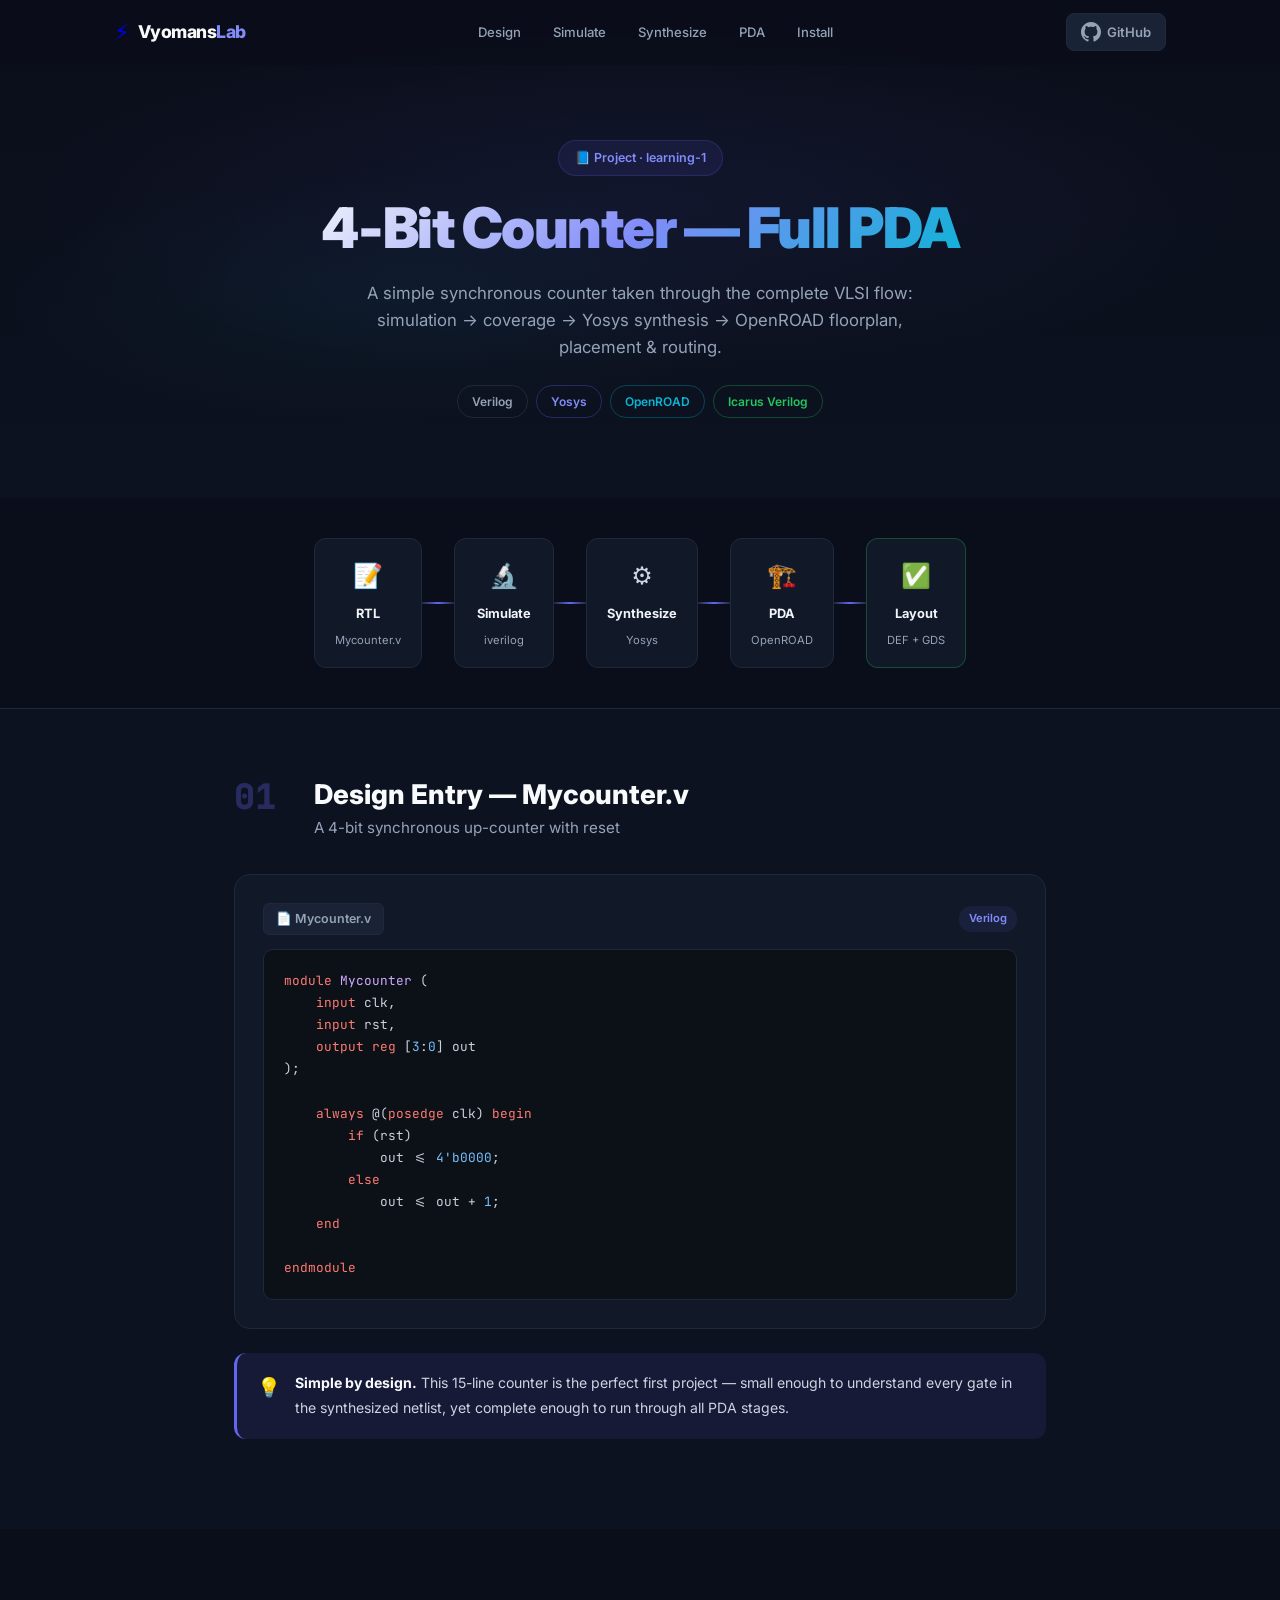
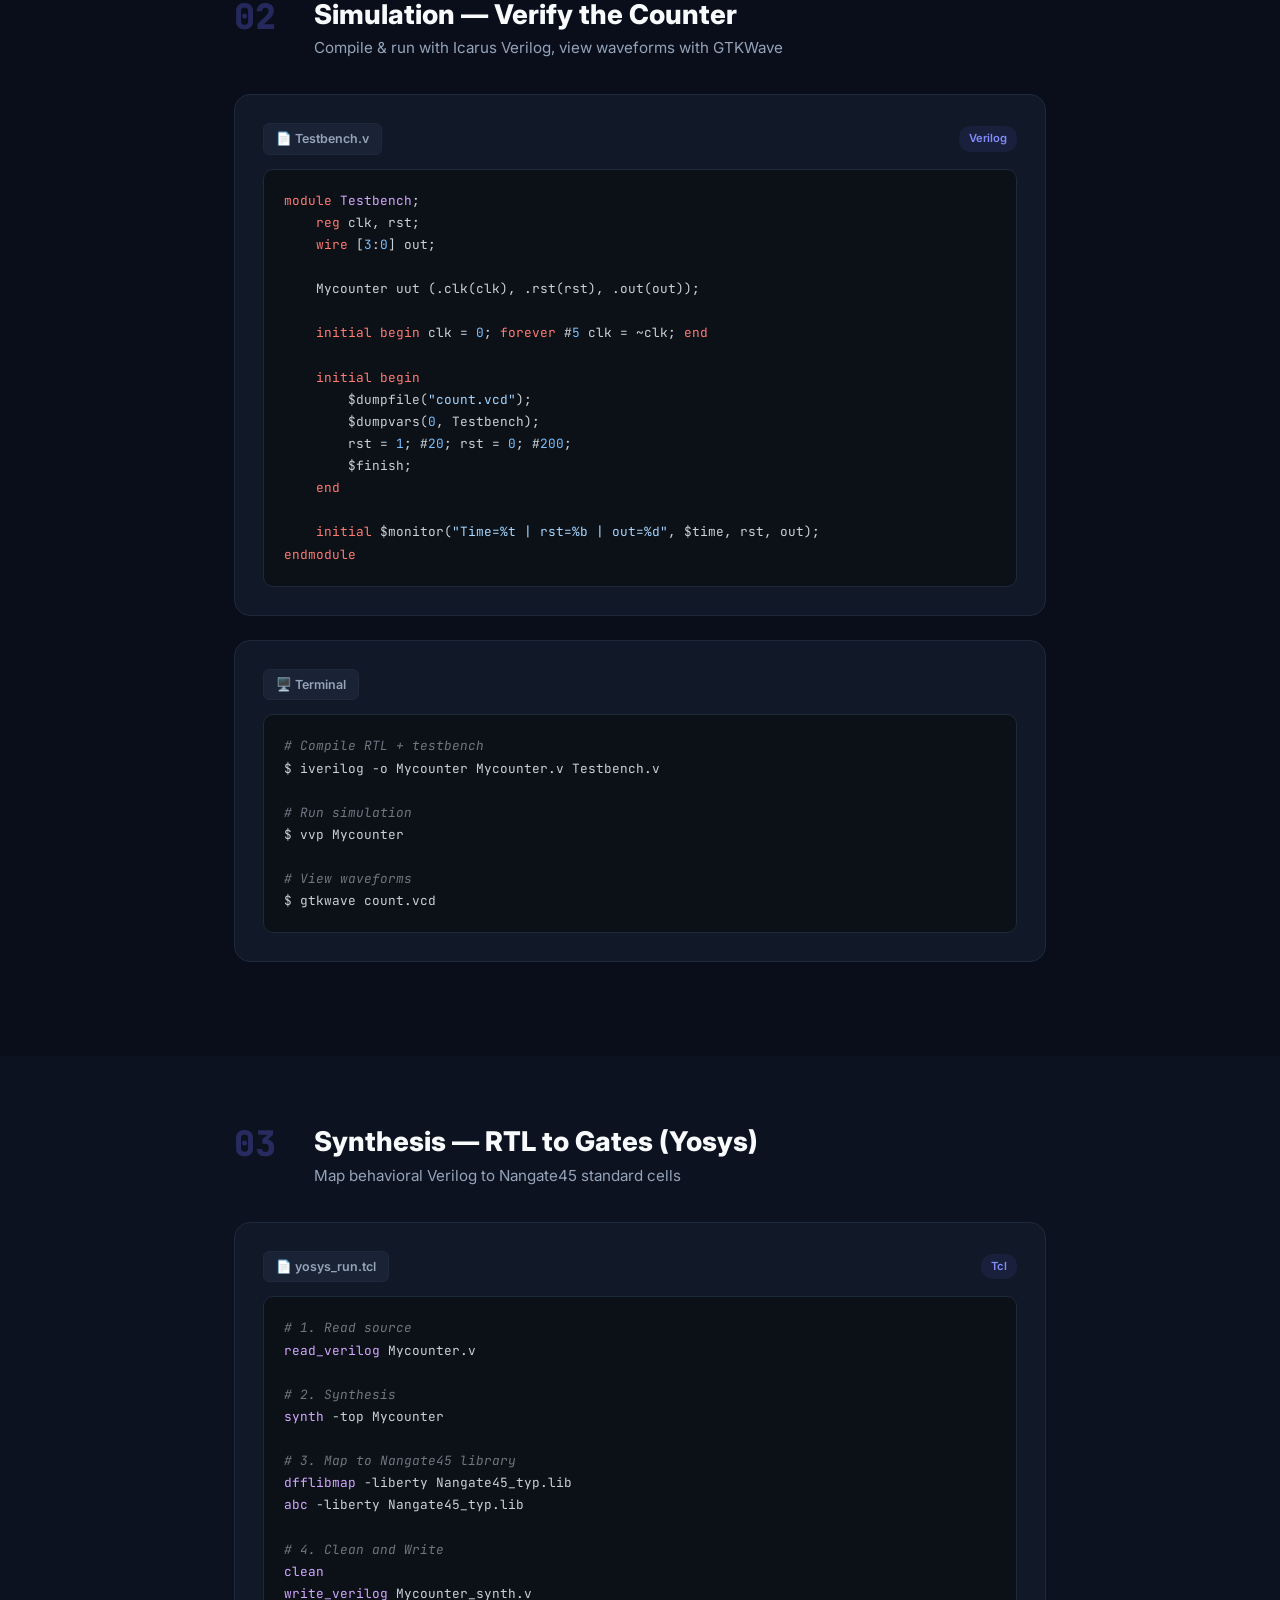
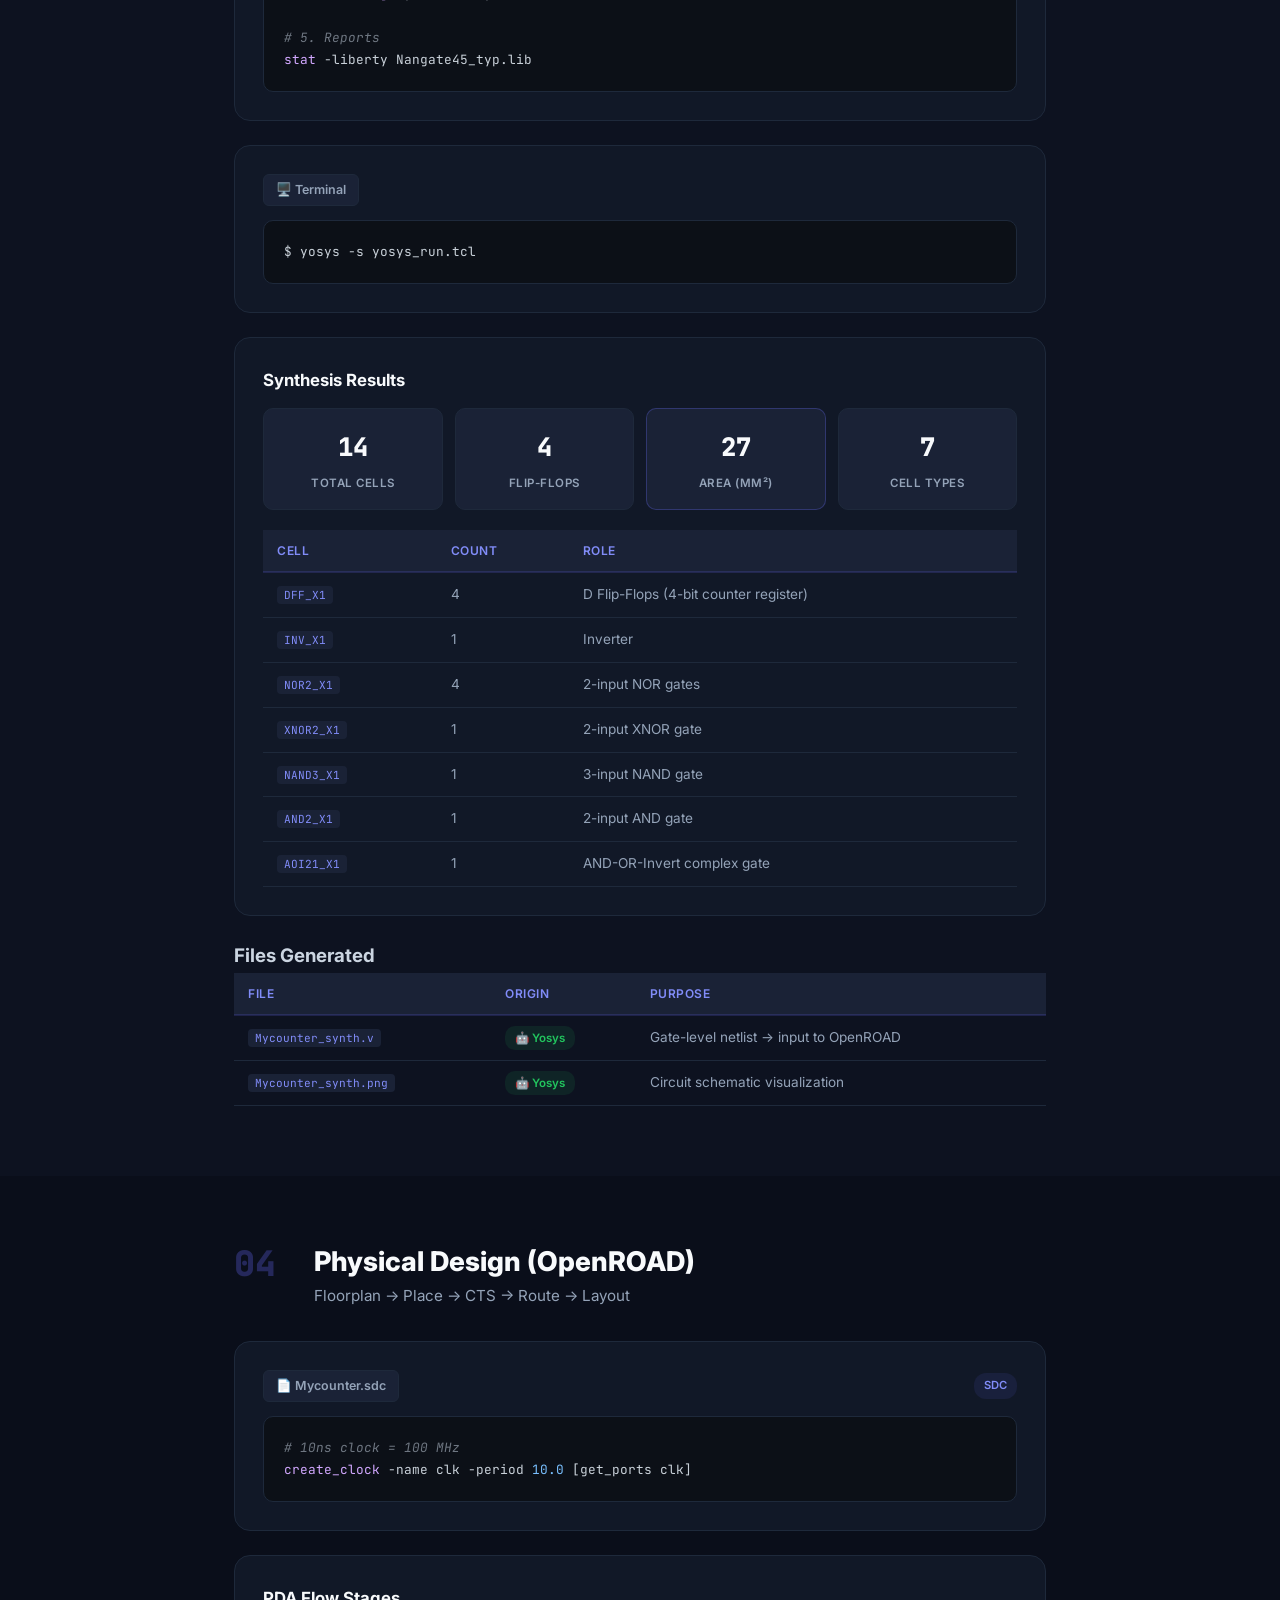
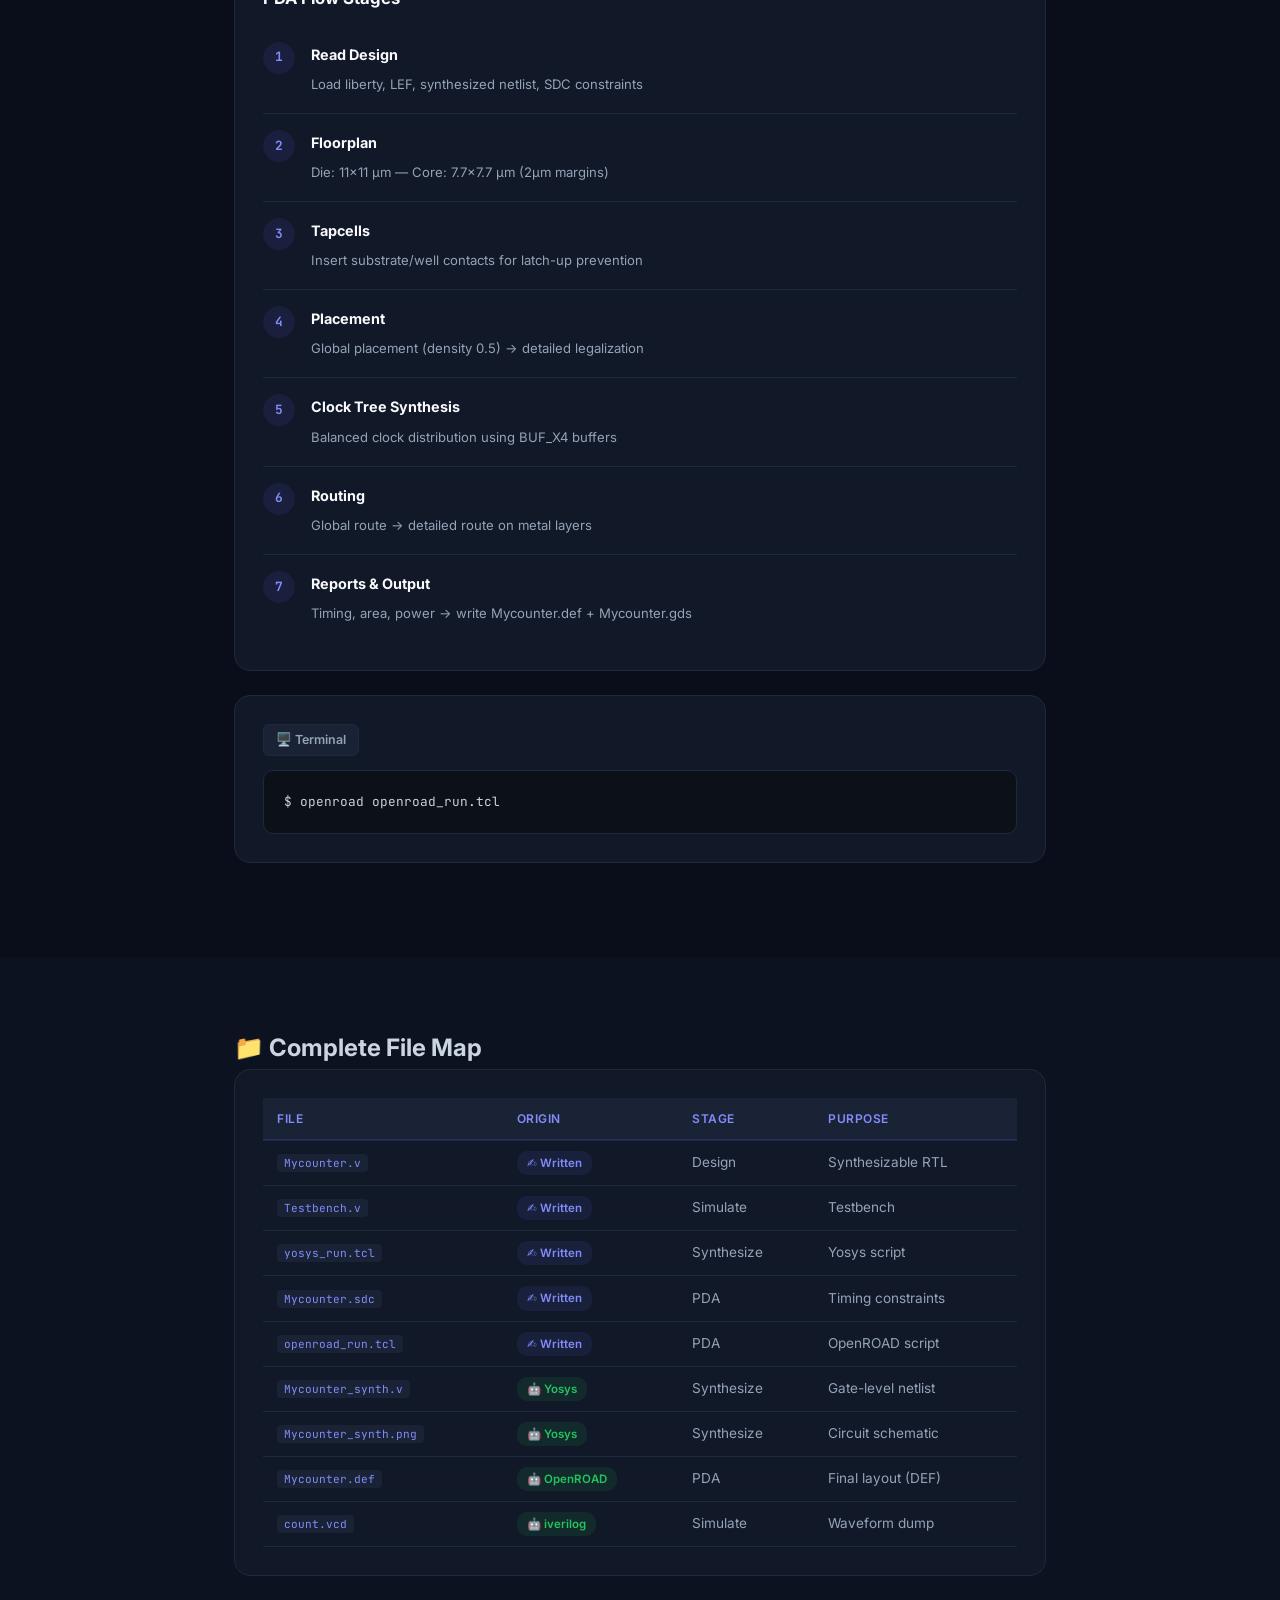
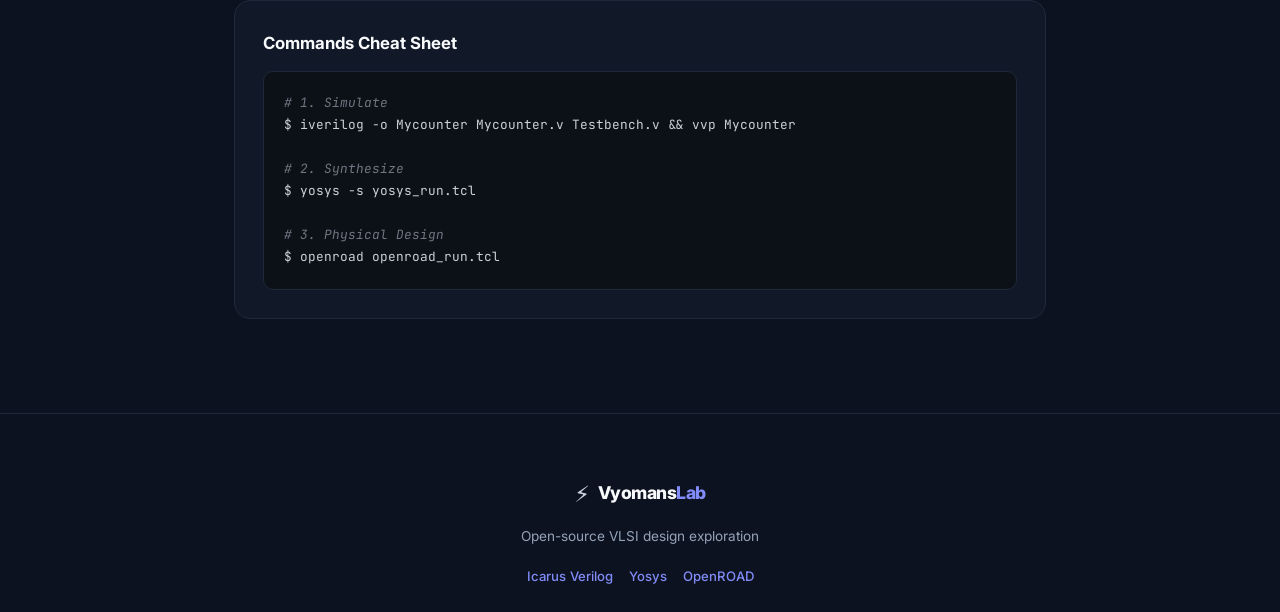
==== counter-full-pda.html @ eb65915c "Initial commit - vyomansLAB VLSI website" ====
<!DOCTYPE html>
<html lang="en">

<head>
    <meta charset="UTF-8">
    <meta name="viewport" content="width=device-width, initial-scale=1.0">
    <title>4-Bit Counter — Full PDA Flow — VyomansLab</title>
    <meta name="description"
        content="Complete RTL-to-layout walkthrough of a 4-bit synchronous counter using Icarus Verilog, Yosys, and OpenROAD on Nangate45.">
    <link rel="preconnect" href="https://fonts.googleapis.com">
    <link
        href="https://fonts.googleapis.com/css2?family=Inter:wght@400;500;600;700;800;900&family=JetBrains+Mono:wght@400;500&display=swap"
        rel="stylesheet">
    <link rel="stylesheet" href="style.css">
</head>

<body>

    <!-- NAV -->
    <nav class="nav">
        <div class="nav-inner">
            <a href="index.html" class="logo">
                <span class="logo-icon">⚡</span>
                <span class="logo-text">Vyomans<span class="accent">Lab</span></span>
            </a>
            <div class="nav-links">
                <a href="#design">Design</a>
                <a href="#simulation">Simulate</a>
                <a href="#synthesis">Synthesize</a>
                <a href="#pda">PDA</a>
                <a href="install.html">Install</a>
            </div>
            <a href="https://github.com/vyomanslab" class="gh-btn" target="_blank">
                <svg width="20" height="20" viewBox="0 0 24 24" fill="currentColor">
                    <path
                        d="M12 0c-6.626 0-12 5.373-12 12 0 5.302 3.438 9.8 8.207 11.387.599.111.793-.261.793-.577v-2.234c-3.338.726-4.033-1.416-4.033-1.416-.546-1.387-1.333-1.756-1.333-1.756-1.089-.745.083-.729.083-.729 1.205.084 1.839 1.237 1.839 1.237 1.07 1.834 2.807 1.304 3.492.997.107-.775.418-1.305.762-1.604-2.665-.305-5.467-1.334-5.467-5.931 0-1.311.469-2.381 1.236-3.221-.124-.303-.535-1.524.117-3.176 0 0 1.008-.322 3.301 1.23.957-.266 1.983-.399 3.003-.404 1.02.005 2.047.138 3.006.404 2.291-1.552 3.297-1.23 3.297-1.23.653 1.653.242 2.874.118 3.176.77.84 1.235 1.911 1.235 3.221 0 4.609-2.807 5.624-5.479 5.921.43.372.823 1.102.823 2.222v3.293c0 .319.192.694.801.576 4.765-1.589 8.199-6.086 8.199-11.386 0-6.627-5.373-12-12-12z" />
                </svg>
                GitHub
            </a>
        </div>
    </nav>

    <!-- HERO -->
    <header class="hero" id="overview">
        <div class="hero-bg"></div>
        <div class="hero-content">
            <div class="hero-badge">📘 Project · learning-1</div>
            <h1>4-Bit Counter — Full PDA</h1>
            <p class="hero-sub">A simple synchronous counter taken through the complete VLSI flow: simulation → coverage
                → Yosys synthesis → OpenROAD floorplan, placement & routing.</p>
            <div class="hero-tags">
                <span class="htag">Verilog</span>
                <span class="htag ys">Yosys</span>
                <span class="htag or">OpenROAD</span>
                <span class="htag iv">Icarus Verilog</span>
            </div>
        </div>
    </header>

    <!-- PIPELINE -->
    <section class="pipeline-section">
        <div class="container">
            <div class="pipeline">
                <div class="pipe-node active">
                    <div class="pipe-icon">📝</div>
                    <div class="pipe-label">RTL</div>
                    <div class="pipe-file">Mycounter.v</div>
                </div>
                <div class="pipe-line"></div>
                <div class="pipe-node">
                    <div class="pipe-icon">🔬</div>
                    <div class="pipe-label">Simulate</div>
                    <div class="pipe-file">iverilog</div>
                </div>
                <div class="pipe-line"></div>
                <div class="pipe-node">
                    <div class="pipe-icon">⚙️</div>
                    <div class="pipe-label">Synthesize</div>
                    <div class="pipe-file">Yosys</div>
                </div>
                <div class="pipe-line"></div>
                <div class="pipe-node">
                    <div class="pipe-icon">🏗️</div>
                    <div class="pipe-label">PDA</div>
                    <div class="pipe-file">OpenROAD</div>
                </div>
                <div class="pipe-line"></div>
                <div class="pipe-node final">
                    <div class="pipe-icon">✅</div>
                    <div class="pipe-label">Layout</div>
                    <div class="pipe-file">DEF + GDS</div>
                </div>
            </div>
        </div>
    </section>

    <!-- STEP 1: DESIGN -->
    <section class="section alt" id="design">
        <div class="container">
            <div class="step-header">
                <span class="step-num">01</span>
                <div>
                    <h2>Design Entry — Mycounter.v</h2>
                    <p class="step-desc">A 4-bit synchronous up-counter with reset</p>
                </div>
            </div>

            <div class="card">
                <div class="card-header"><span class="file-badge">📄 Mycounter.v</span><span
                        class="lang-badge">Verilog</span></div>
                <pre><code><span class="kw">module</span> <span class="fn">Mycounter</span> (
    <span class="kw">input</span> clk,
    <span class="kw">input</span> rst,
    <span class="kw">output reg</span> [<span class="num">3</span>:<span class="num">0</span>] out
);

    <span class="kw">always</span> @(<span class="kw">posedge</span> clk) <span class="kw">begin</span>
        <span class="kw">if</span> (rst)
            out &lt;= <span class="num">4'b0000</span>;
        <span class="kw">else</span>
            out &lt;= out + <span class="num">1</span>;
    <span class="kw">end</span>

<span class="kw">endmodule</span></code></pre>
            </div>

            <div class="callout info">
                <div class="callout-icon">💡</div>
                <div class="callout-text"><strong>Simple by design.</strong> This 15-line counter is the perfect first
                    project — small enough to understand every gate in the synthesized netlist, yet complete enough to
                    run through all PDA stages.</div>
            </div>
        </div>
    </section>

    <!-- STEP 2: SIMULATION -->
    <section class="section" id="simulation">
        <div class="container">
            <div class="step-header">
                <span class="step-num">02</span>
                <div>
                    <h2>Simulation — Verify the Counter</h2>
                    <p class="step-desc">Compile & run with Icarus Verilog, view waveforms with GTKWave</p>
                </div>
            </div>

            <div class="card">
                <div class="card-header"><span class="file-badge">📄 Testbench.v</span><span
                        class="lang-badge">Verilog</span></div>
                <pre><code><span class="kw">module</span> <span class="fn">Testbench</span>;
    <span class="kw">reg</span> clk, rst;
    <span class="kw">wire</span> [<span class="num">3</span>:<span class="num">0</span>] out;

    Mycounter uut (.clk(clk), .rst(rst), .out(out));

    <span class="kw">initial begin</span> clk = <span class="num">0</span>; <span class="kw">forever</span> #<span class="num">5</span> clk = ~clk; <span class="kw">end</span>

    <span class="kw">initial begin</span>
        $dumpfile(<span class="str">"count.vcd"</span>);
        $dumpvars(<span class="num">0</span>, Testbench);
        rst = <span class="num">1</span>; #<span class="num">20</span>; rst = <span class="num">0</span>; #<span class="num">200</span>;
        $finish;
    <span class="kw">end</span>

    <span class="kw">initial</span> $monitor(<span class="str">"Time=%t | rst=%b | out=%d"</span>, $time, rst, out);
<span class="kw">endmodule</span></code></pre>
            </div>

            <div class="card">
                <div class="card-header"><span class="file-badge">🖥️ Terminal</span></div>
                <pre><code><span class="cm"># Compile RTL + testbench</span>
$ iverilog -o Mycounter Mycounter.v Testbench.v

<span class="cm"># Run simulation</span>
$ vvp Mycounter

<span class="cm"># View waveforms</span>
$ gtkwave count.vcd</code></pre>
            </div>
        </div>
    </section>

    <!-- STEP 3: SYNTHESIS -->
    <section class="section alt" id="synthesis">
        <div class="container">
            <div class="step-header">
                <span class="step-num">03</span>
                <div>
                    <h2>Synthesis — RTL to Gates (Yosys)</h2>
                    <p class="step-desc">Map behavioral Verilog to Nangate45 standard cells</p>
                </div>
            </div>

            <div class="card">
                <div class="card-header"><span class="file-badge">📄 yosys_run.tcl</span><span
                        class="lang-badge">Tcl</span></div>
                <pre><code><span class="cm"># 1. Read source</span>
<span class="fn">read_verilog</span> Mycounter.v

<span class="cm"># 2. Synthesis</span>
<span class="fn">synth</span> -top Mycounter

<span class="cm"># 3. Map to Nangate45 library</span>
<span class="fn">dfflibmap</span> -liberty Nangate45_typ.lib
<span class="fn">abc</span> -liberty Nangate45_typ.lib

<span class="cm"># 4. Clean and Write</span>
<span class="fn">clean</span>
<span class="fn">write_verilog</span> Mycounter_synth.v

<span class="cm"># 5. Reports</span>
<span class="fn">stat</span> -liberty Nangate45_typ.lib</code></pre>
            </div>

            <div class="card">
                <div class="card-header"><span class="file-badge">🖥️ Terminal</span></div>
                <pre><code>$ yosys -s yosys_run.tcl</code></pre>
            </div>

            <div class="card">
                <h3>Synthesis Results</h3>
                <div class="stats-grid">
                    <div class="stat-card">
                        <div class="stat-val">14</div>
                        <div class="stat-label">Total Cells</div>
                    </div>
                    <div class="stat-card">
                        <div class="stat-val">4</div>
                        <div class="stat-label">Flip-Flops</div>
                    </div>
                    <div class="stat-card accent">
                        <div class="stat-val">27</div>
                        <div class="stat-label">Area (µm²)</div>
                    </div>
                    <div class="stat-card">
                        <div class="stat-val">7</div>
                        <div class="stat-label">Cell Types</div>
                    </div>
                </div>
                <div class="table-wrap">
                    <table>
                        <thead>
                            <tr>
                                <th>Cell</th>
                                <th>Count</th>
                                <th>Role</th>
                            </tr>
                        </thead>
                        <tbody>
                            <tr>
                                <td><code>DFF_X1</code></td>
                                <td>4</td>
                                <td>D Flip-Flops (4-bit counter register)</td>
                            </tr>
                            <tr>
                                <td><code>INV_X1</code></td>
                                <td>1</td>
                                <td>Inverter</td>
                            </tr>
                            <tr>
                                <td><code>NOR2_X1</code></td>
                                <td>4</td>
                                <td>2-input NOR gates</td>
                            </tr>
                            <tr>
                                <td><code>XNOR2_X1</code></td>
                                <td>1</td>
                                <td>2-input XNOR gate</td>
                            </tr>
                            <tr>
                                <td><code>NAND3_X1</code></td>
                                <td>1</td>
                                <td>3-input NAND gate</td>
                            </tr>
                            <tr>
                                <td><code>AND2_X1</code></td>
                                <td>1</td>
                                <td>2-input AND gate</td>
                            </tr>
                            <tr>
                                <td><code>AOI21_X1</code></td>
                                <td>1</td>
                                <td>AND-OR-Invert complex gate</td>
                            </tr>
                        </tbody>
                    </table>
                </div>
            </div>

            <div class="file-table">
                <h3>Files Generated</h3>
                <div class="table-wrap">
                    <table>
                        <thead>
                            <tr>
                                <th>File</th>
                                <th>Origin</th>
                                <th>Purpose</th>
                            </tr>
                        </thead>
                        <tbody>
                            <tr>
                                <td><code>Mycounter_synth.v</code></td>
                                <td><span class="badge gen">🤖 Yosys</span></td>
                                <td>Gate-level netlist → input to OpenROAD</td>
                            </tr>
                            <tr>
                                <td><code>Mycounter_synth.png</code></td>
                                <td><span class="badge gen">🤖 Yosys</span></td>
                                <td>Circuit schematic visualization</td>
                            </tr>
                        </tbody>
                    </table>
                </div>
            </div>
        </div>
    </section>

    <!-- STEP 4: PDA -->
    <section class="section" id="pda">
        <div class="container">
            <div class="step-header">
                <span class="step-num">04</span>
                <div>
                    <h2>Physical Design (OpenROAD)</h2>
                    <p class="step-desc">Floorplan → Place → CTS → Route → Layout</p>
                </div>
            </div>

            <div class="card">
                <div class="card-header"><span class="file-badge">📄 Mycounter.sdc</span><span
                        class="lang-badge">SDC</span></div>
                <pre><code><span class="cm"># 10ns clock = 100 MHz</span>
<span class="fn">create_clock</span> -name clk -period <span class="num">10.0</span> [get_ports clk]</code></pre>
            </div>

            <div class="card">
                <h3>PDA Flow Stages</h3>
                <div class="flow-steps">
                    <div class="flow-step">
                        <div class="flow-num">1</div>
                        <div class="flow-body">
                            <strong>Read Design</strong>
                            <span>Load liberty, LEF, synthesized netlist, SDC constraints</span>
                        </div>
                    </div>
                    <div class="flow-step">
                        <div class="flow-num">2</div>
                        <div class="flow-body">
                            <strong>Floorplan</strong>
                            <span>Die: 11×11 µm — Core: 7.7×7.7 µm (2µm margins)</span>
                        </div>
                    </div>
                    <div class="flow-step">
                        <div class="flow-num">3</div>
                        <div class="flow-body">
                            <strong>Tapcells</strong>
                            <span>Insert substrate/well contacts for latch-up prevention</span>
                        </div>
                    </div>
                    <div class="flow-step">
                        <div class="flow-num">4</div>
                        <div class="flow-body">
                            <strong>Placement</strong>
                            <span>Global placement (density 0.5) → detailed legalization</span>
                        </div>
                    </div>
                    <div class="flow-step">
                        <div class="flow-num">5</div>
                        <div class="flow-body">
                            <strong>Clock Tree Synthesis</strong>
                            <span>Balanced clock distribution using BUF_X4 buffers</span>
                        </div>
                    </div>
                    <div class="flow-step">
                        <div class="flow-num">6</div>
                        <div class="flow-body">
                            <strong>Routing</strong>
                            <span>Global route → detailed route on metal layers</span>
                        </div>
                    </div>
                    <div class="flow-step">
                        <div class="flow-num">7</div>
                        <div class="flow-body">
                            <strong>Reports & Output</strong>
                            <span>Timing, area, power → write Mycounter.def + Mycounter.gds</span>
                        </div>
                    </div>
                </div>
            </div>

            <div class="card">
                <div class="card-header"><span class="file-badge">🖥️ Terminal</span></div>
                <pre><code>$ openroad openroad_run.tcl</code></pre>
            </div>
        </div>
    </section>

    <!-- FILE MAP -->
    <section class="section alt" id="files">
        <div class="container">
            <h2>📁 Complete File Map</h2>
            <div class="card">
                <div class="table-wrap">
                    <table>
                        <thead>
                            <tr>
                                <th>File</th>
                                <th>Origin</th>
                                <th>Stage</th>
                                <th>Purpose</th>
                            </tr>
                        </thead>
                        <tbody>
                            <tr>
                                <td><code>Mycounter.v</code></td>
                                <td><span class="badge written">✍️ Written</span></td>
                                <td>Design</td>
                                <td>Synthesizable RTL</td>
                            </tr>
                            <tr>
                                <td><code>Testbench.v</code></td>
                                <td><span class="badge written">✍️ Written</span></td>
                                <td>Simulate</td>
                                <td>Testbench</td>
                            </tr>
                            <tr>
                                <td><code>yosys_run.tcl</code></td>
                                <td><span class="badge written">✍️ Written</span></td>
                                <td>Synthesize</td>
                                <td>Yosys script</td>
                            </tr>
                            <tr>
                                <td><code>Mycounter.sdc</code></td>
                                <td><span class="badge written">✍️ Written</span></td>
                                <td>PDA</td>
                                <td>Timing constraints</td>
                            </tr>
                            <tr>
                                <td><code>openroad_run.tcl</code></td>
                                <td><span class="badge written">✍️ Written</span></td>
                                <td>PDA</td>
                                <td>OpenROAD script</td>
                            </tr>
                            <tr>
                                <td><code>Mycounter_synth.v</code></td>
                                <td><span class="badge gen">🤖 Yosys</span></td>
                                <td>Synthesize</td>
                                <td>Gate-level netlist</td>
                            </tr>
                            <tr>
                                <td><code>Mycounter_synth.png</code></td>
                                <td><span class="badge gen">🤖 Yosys</span></td>
                                <td>Synthesize</td>
                                <td>Circuit schematic</td>
                            </tr>
                            <tr>
                                <td><code>Mycounter.def</code></td>
                                <td><span class="badge gen">🤖 OpenROAD</span></td>
                                <td>PDA</td>
                                <td>Final layout (DEF)</td>
                            </tr>
                            <tr>
                                <td><code>count.vcd</code></td>
                                <td><span class="badge gen">🤖 iverilog</span></td>
                                <td>Simulate</td>
                                <td>Waveform dump</td>
                            </tr>
                        </tbody>
                    </table>
                </div>
            </div>

            <div class="card">
                <h3>Commands Cheat Sheet</h3>
                <pre><code><span class="cm"># 1. Simulate</span>
$ iverilog -o Mycounter Mycounter.v Testbench.v && vvp Mycounter

<span class="cm"># 2. Synthesize</span>
$ yosys -s yosys_run.tcl

<span class="cm"># 3. Physical Design</span>
$ openroad openroad_run.tcl</code></pre>
            </div>
        </div>
    </section>

    <!-- FOOTER -->
    <footer class="footer">
        <div class="container">
            <div class="footer-brand">
                <span class="logo-icon">⚡</span>
                <span class="logo-text">Vyomans<span class="accent">Lab</span></span>
            </div>
            <p>Open-source VLSI design exploration</p>
            <div class="footer-links">
                <a href="https://github.com/steveicarus/iverilog" target="_blank">Icarus Verilog</a>
                <a href="https://github.com/YosysHQ/yosys" target="_blank">Yosys</a>
                <a href="https://github.com/The-OpenROAD-Project/OpenROAD" target="_blank">OpenROAD</a>
            </div>
            <p class="copyright">© 2026 VyomansLab. All rights reserved.</p>
        </div>
    </footer>

    <script>
        const nav = document.querySelector('.nav');
        window.addEventListener('scroll', () => nav.classList.toggle('scrolled', window.scrollY > 50));
        const obs = new IntersectionObserver(entries => {
            entries.forEach(e => { if (e.isIntersecting) e.target.classList.add('visible'); });
        }, { threshold: 0.1 });
        document.querySelectorAll('.card, .pipe-node, .flow-step, .result-card').forEach(el => obs.observe(el));
    </script>
</body>

</html>
---- style.css ----
/* ==================== VyomansLab Blog — Style ==================== */
:root {
  --bg: #0a0e1a;
  --bg-alt: #0d1220;
  --surface: #111827;
  --surface2: #1a2236;
  --surface3: #1e293b;
  --border: #1e293b;
  --border2: #2d3a50;
  --accent: #6366f1;
  --accent2: #818cf8;
  --accent-soft: rgba(99,102,241,0.1);
  --accent-glow: rgba(99,102,241,0.15);
  --green: #22c55e;
  --green-soft: rgba(34,197,94,0.1);
  --yellow: #eab308;
  --yellow-soft: rgba(234,179,8,0.08);
  --red: #ef4444;
  --red-soft: rgba(239,68,68,0.08);
  --orange: #f97316;
  --cyan: #06b6d4;
  --text: #cbd5e1;
  --text-dim: #94a3b8;
  --text-bright: #f1f5f9;
  --text-white: #f8fafc;
  --radius: 12px;
  --radius-lg: 16px;
}

* { margin:0; padding:0; box-sizing:border-box; }
html { scroll-behavior:smooth; }
body { font-family:'Inter',system-ui,sans-serif; background:var(--bg); color:var(--text); line-height:1.75; -webkit-font-smoothing:antialiased; }
.container { max-width:860px; margin:0 auto; padding:0 24px; }
code { font-family:'JetBrains Mono',monospace; }

/* ==================== NAV ==================== */
.nav {
  position:fixed; top:0; left:0; right:0; z-index:100;
  background:rgba(10,14,26,0.6); backdrop-filter:blur(20px); -webkit-backdrop-filter:blur(20px);
  border-bottom:1px solid transparent; transition:all 0.3s;
}
.nav.scrolled { background:rgba(10,14,26,0.95); border-bottom-color:var(--border); }
.nav-inner {
  max-width:1100px; margin:0 auto; padding:0 24px; height:64px;
  display:flex; align-items:center; justify-content:space-between;
}
.logo { display:flex; align-items:center; gap:8px; text-decoration:none; }
.logo-icon { font-size:1.4rem; }
.logo-text { font-size:1.1rem; font-weight:800; color:var(--text-white); letter-spacing:-0.5px; }
.logo-text .accent { color:var(--accent2); }
.nav-links { display:flex; gap:8px; }
.nav-links a {
  color:var(--text-dim); text-decoration:none; font-size:0.82rem; font-weight:500;
  padding:6px 12px; border-radius:6px; transition:all 0.2s;
}
.nav-links a:hover { color:var(--text-white); background:var(--accent-soft); }
.gh-btn {
  display:flex; align-items:center; gap:6px; padding:7px 14px; border-radius:8px;
  background:var(--surface2); border:1px solid var(--border); color:var(--text-dim);
  font-size:0.82rem; font-weight:600; text-decoration:none; transition:all 0.2s;
}
.gh-btn:hover { border-color:var(--accent); color:var(--text-white); }

/* ==================== HERO ==================== */
.hero {
  position:relative; padding:140px 24px 80px; text-align:center; overflow:hidden;
}
.hero-bg {
  position:absolute; inset:0;
  background:radial-gradient(ellipse 80% 60% at 50% 40%, rgba(99,102,241,0.08) 0%, transparent 60%),
             radial-gradient(ellipse 60% 50% at 30% 60%, rgba(6,182,212,0.05) 0%, transparent 50%),
             linear-gradient(180deg, var(--bg) 0%, var(--bg-alt) 100%);
}
.hero-content { position:relative; max-width:700px; margin:0 auto; }
.hero-badge {
  display:inline-block; padding:6px 16px; border-radius:20px;
  background:var(--accent-soft); border:1px solid rgba(99,102,241,0.2);
  font-size:0.78rem; font-weight:600; color:var(--accent2); margin-bottom:20px;
}
.hero h1 {
  font-size:clamp(2.2rem,5vw,3.5rem); font-weight:900; letter-spacing:-1.5px;
  background:linear-gradient(135deg, var(--text-white) 0%, var(--accent2) 50%, var(--cyan) 100%);
  -webkit-background-clip:text; -webkit-text-fill-color:transparent;
  background-clip:text; line-height:1.15; margin-bottom:20px;
}
.hero-sub { color:var(--text-dim); font-size:1.05rem; line-height:1.6; max-width:550px; margin:0 auto 24px; }
.hero-meta { display:flex; gap:20px; justify-content:center; font-size:0.82rem; color:var(--text-dim); margin-bottom:20px; flex-wrap:wrap; }
.hero-tags { display:flex; gap:8px; justify-content:center; flex-wrap:wrap; }
.htag {
  padding:5px 14px; border-radius:16px; font-size:0.75rem; font-weight:600;
  border:1px solid var(--border); color:var(--text-dim); transition:all 0.2s;
}
.htag.ys { border-color:rgba(99,102,241,0.3); color:var(--accent2); }
.htag.or { border-color:rgba(6,182,212,0.3); color:var(--cyan); }
.htag.iv { border-color:rgba(34,197,94,0.3); color:var(--green); }

/* ==================== PIPELINE ==================== */
.pipeline-section { padding:40px 0; border-bottom:1px solid var(--border); }
.pipeline { display:flex; align-items:center; justify-content:center; gap:0; flex-wrap:wrap; }
.pipe-node {
  display:flex; flex-direction:column; align-items:center; gap:6px; padding:16px 20px;
  border-radius:var(--radius); background:var(--surface); border:1px solid var(--border);
  min-width:100px; transition:all 0.4s; opacity:0; transform:translateY(16px);
}
.pipe-node.visible { opacity:1; transform:translateY(0); }
.pipe-node:hover { border-color:var(--accent); transform:translateY(-4px); box-shadow:0 8px 32px var(--accent-glow); }
.pipe-node.final { border-color:rgba(34,197,94,0.3); }
.pipe-node.final:hover { border-color:var(--green); box-shadow:0 8px 32px var(--green-soft); }
.pipe-icon { font-size:1.5rem; }
.pipe-label { font-size:0.8rem; font-weight:700; color:var(--text-bright); }
.pipe-file { font-size:0.7rem; color:var(--text-dim); }
.pipe-line { width:32px; height:2px; background:linear-gradient(90deg, var(--border), var(--accent), var(--border)); flex-shrink:0; }

/* ==================== SECTIONS ==================== */
.section { padding:70px 0; }
.section.alt { background:var(--bg-alt); }
.step-header { display:flex; align-items:flex-start; gap:20px; margin-bottom:32px; }
.step-num {
  font-size:2.2rem; font-weight:900; color:var(--accent); opacity:0.3;
  line-height:1; min-width:60px; font-family:'JetBrains Mono',monospace;
}
.step-header h2 { font-size:1.7rem; font-weight:800; color:var(--text-white); line-height:1.2; }
.step-desc { color:var(--text-dim); font-size:0.95rem; margin-top:4px; }
.prose h2 { font-size:1.7rem; font-weight:800; color:var(--text-white); margin-bottom:16px; }
.prose p { color:var(--text); margin-bottom:16px; }

/* ==================== CARDS ==================== */
.card {
  background:var(--surface); border:1px solid var(--border); border-radius:var(--radius-lg);
  padding:28px; margin-bottom:24px; opacity:0; transform:translateY(12px);
  transition:all 0.4s;
}
.card.visible { opacity:1; transform:translateY(0); }
.card:hover { border-color:var(--border2); }
.card.highlight { border-left:3px solid var(--accent); }
.card h3 { font-size:1.05rem; font-weight:700; color:var(--text-white); margin-bottom:12px; }
.card p { color:var(--text-dim); font-size:0.9rem; margin-bottom:10px; }
.card ul { padding-left:18px; color:var(--text-dim); font-size:0.9rem; }
.card ul li { margin-bottom:6px; }
.card-header { display:flex; align-items:center; justify-content:space-between; margin-bottom:14px; }

/* ==================== BADGES ==================== */
.file-badge {
  padding:4px 12px; border-radius:6px; font-size:0.78rem; font-weight:600;
  background:var(--surface2); color:var(--text-dim); border:1px solid var(--border);
}
.lang-badge {
  padding:3px 10px; border-radius:12px; font-size:0.7rem; font-weight:600;
  background:var(--accent-soft); color:var(--accent2);
}
.badge {
  display:inline-block; padding:2px 10px; border-radius:10px; font-size:0.72rem; font-weight:600;
}
.badge.written { background:rgba(99,102,241,0.1); color:var(--accent2); }
.badge.gen { background:var(--green-soft); color:var(--green); }

/* ==================== CODE ==================== */
pre {
  background:#0c1017; border:1px solid var(--border); border-radius:10px;
  padding:20px; overflow-x:auto; font-size:0.8rem; line-height:1.65; margin:0;
}
pre code { color:#c9d1d9; }
.kw { color:#ff7b72; } .fn { color:#d2a8ff; } .str { color:#a5d6ff; }
.cm { color:#6e7681; font-style:italic; } .num { color:#79c0ff; }
p code, li code, td code {
  background:var(--surface2); padding:2px 7px; border-radius:4px;
  font-size:0.82em; color:var(--accent2);
}

/* ==================== TABLES ==================== */
.table-wrap { overflow-x:auto; }
table { width:100%; border-collapse:collapse; font-size:0.85rem; }
th {
  text-align:left; padding:10px 14px; background:var(--surface2); font-weight:600;
  color:var(--accent2); border-bottom:2px solid rgba(99,102,241,0.2);
  font-size:0.75rem; text-transform:uppercase; letter-spacing:0.5px;
}
td { padding:10px 14px; border-bottom:1px solid var(--border); color:var(--text-dim); }
tr:hover td { background:rgba(255,255,255,0.02); }
tr.total td { border-top:2px solid var(--border2); font-weight:600; color:var(--text-bright); }
.dot {
  display:inline-block; width:10px; height:10px; border-radius:50%; vertical-align:middle; margin-right:6px;
}
.dot.red { background:var(--red); box-shadow:0 0 6px var(--red); }
.dot.yellow { background:var(--yellow); box-shadow:0 0 6px var(--yellow); }
.dot.green { background:var(--green); box-shadow:0 0 6px var(--green); }

/* ==================== TRAFFIC LIGHT ==================== */
.tl-demo-wrap {
  background:var(--surface); border:1px solid var(--border); border-radius:var(--radius-lg);
  padding:40px 20px; margin-bottom:24px; text-align:center;
}
.tl-demo { display:flex; justify-content:center; align-items:center; gap:50px; flex-wrap:wrap; }
.tl-col { text-align:center; }
.tl-title { font-size:0.78rem; font-weight:700; color:var(--text-dim); text-transform:uppercase; letter-spacing:1.5px; margin-bottom:14px; }
.tl-housing {
  width:56px; padding:10px 0; border-radius:28px; background:#0a0a1a;
  border:2px solid var(--border2); display:flex; flex-direction:column; align-items:center; gap:6px; margin:0 auto;
}
.tl-light {
  width:32px; height:32px; border-radius:50%; opacity:0.12; transition:all 0.5s;
}
.tl-light.red { background:#ef4444; }
.tl-light.yellow { background:#eab308; }
.tl-light.green { background:#22c55e; }
.tl-light.on { opacity:1; }
.tl-light.red.on { box-shadow:0 0 20px #ef4444, 0 0 40px rgba(239,68,68,0.3); }
.tl-light.yellow.on { box-shadow:0 0 20px #eab308, 0 0 40px rgba(234,179,8,0.3); }
.tl-light.green.on { box-shadow:0 0 20px #22c55e, 0 0 40px rgba(34,197,94,0.3); }
.tl-state { margin-top:12px; font-size:0.8rem; font-weight:700; color:var(--accent2); }
.state-timer { font-size:0.75rem; color:var(--text-dim); margin-top:4px; }
.tl-state-display { text-align:center; }
.current-state { font-size:2rem; font-weight:900; color:var(--accent); font-family:'JetBrains Mono',monospace; }

/* ==================== CALLOUTS ==================== */
.callout {
  display:flex; gap:14px; padding:18px 20px; border-radius:var(--radius);
  margin:20px 0; font-size:0.88rem;
}
.callout.info { background:var(--accent-soft); border-left:3px solid var(--accent); }
.callout.warn { background:var(--yellow-soft); border-left:3px solid var(--yellow); }
.callout.compact { margin:14px 0 0; padding:12px 16px; font-size:0.84rem; }
.callout-icon { font-size:1.2rem; flex-shrink:0; }
.callout-text { color:var(--text); }
.callout-text strong { color:var(--text-white); }

/* ==================== STATS GRID ==================== */
.stats-grid { display:grid; grid-template-columns:repeat(4,1fr); gap:12px; margin-bottom:20px; }
.stat-card {
  background:var(--surface2); border:1px solid var(--border); border-radius:10px;
  padding:16px; text-align:center;
}
.stat-card.accent { border-color:rgba(99,102,241,0.3); }
.stat-val { font-size:1.6rem; font-weight:800; color:var(--text-white); font-family:'JetBrains Mono',monospace; }
.stat-label { font-size:0.72rem; color:var(--text-dim); font-weight:600; margin-top:4px; text-transform:uppercase; letter-spacing:0.5px; }

/* ==================== FLOW STEPS ==================== */
.flow-steps { display:flex; flex-direction:column; gap:0; }
.flow-step {
  display:flex; align-items:flex-start; gap:16px; padding:16px 0;
  border-bottom:1px solid var(--border); opacity:0; transform:translateX(-12px);
  transition:all 0.4s;
}
.flow-step.visible { opacity:1; transform:translateX(0); }
.flow-step:last-child { border-bottom:none; }
.flow-num {
  width:32px; height:32px; border-radius:50%; display:flex; align-items:center; justify-content:center;
  background:var(--accent-soft); color:var(--accent2); font-size:0.8rem; font-weight:700; flex-shrink:0;
  font-family:'JetBrains Mono',monospace;
}
.flow-body strong { color:var(--text-white); font-size:0.9rem; display:block; margin-bottom:2px; }
.flow-body span { color:var(--text-dim); font-size:0.82rem; }

/* ==================== RESULTS ==================== */
.results-grid { display:grid; grid-template-columns:repeat(3,1fr); gap:14px; margin-bottom:28px; }
.result-card {
  background:var(--surface); border:1px solid var(--border); border-radius:var(--radius);
  padding:24px; text-align:center; opacity:0; transform:scale(0.95);
  transition:all 0.4s;
}
.result-card.visible { opacity:1; transform:scale(1); }
.result-card:hover { transform:translateY(-3px); box-shadow:0 8px 24px rgba(0,0,0,0.3); }
.result-card.success { border-color:rgba(34,197,94,0.2); }
.result-card.success:hover { border-color:var(--green); box-shadow:0 8px 24px var(--green-soft); }
.result-card.accent { border-color:rgba(99,102,241,0.2); }
.result-card.accent:hover { border-color:var(--accent); box-shadow:0 8px 24px var(--accent-glow); }
.result-icon { font-size:1.3rem; margin-bottom:8px; }
.result-val { font-size:1.5rem; font-weight:800; color:var(--text-white); font-family:'JetBrains Mono',monospace; }
.result-label { font-size:0.72rem; color:var(--text-dim); font-weight:600; margin-top:4px; text-transform:uppercase; letter-spacing:0.5px; }

/* ==================== TIMING ==================== */
.timing-path { margin-bottom:16px; }
.tp-header { display:flex; align-items:center; justify-content:space-between; margin-bottom:8px; flex-wrap:wrap; gap:8px; }
.tp-type {
  padding:4px 12px; border-radius:6px; font-size:0.75rem; font-weight:700; text-transform:uppercase;
}
.tp-type.max { background:var(--accent-soft); color:var(--accent2); }
.tp-type.min { background:var(--yellow-soft); color:var(--yellow); }
.tp-slack { font-size:0.82rem; font-weight:600; }
.tp-slack.met { color:var(--green); }

/* ==================== FOOTER ==================== */
.footer {
  text-align:center; padding:60px 24px 40px;
  border-top:1px solid var(--border); background:var(--bg-alt);
}
.footer-brand { display:flex; align-items:center; gap:8px; justify-content:center; margin-bottom:12px; }
.footer p { color:var(--text-dim); font-size:0.85rem; margin-bottom:8px; }
.footer-links { display:flex; gap:16px; justify-content:center; margin:16px 0; flex-wrap:wrap; }
.footer-links a { color:var(--accent2); text-decoration:none; font-size:0.82rem; font-weight:500; transition:color 0.2s; }
.footer-links a:hover { color:var(--text-white); }
.copyright { color:var(--text-dim); font-size:0.75rem; margin-top:20px; opacity:0.6; }

/* ==================== RESPONSIVE ==================== */
@media(max-width:768px) {
  .nav-links { display:none; }
  .stats-grid { grid-template-columns:repeat(2,1fr); }
  .results-grid { grid-template-columns:1fr 1fr; }
  .step-header { flex-direction:column; gap:8px; }
  .step-num { font-size:1.4rem; }
  .tl-demo { gap:30px; }
}
@media(max-width:500px) {
  .pipeline { flex-direction:column; gap:8px; }
  .pipe-line { width:2px; height:20px; background:linear-gradient(180deg, var(--border), var(--accent), var(--border)); }
  .results-grid { grid-template-columns:1fr; }
  .hero { padding:120px 16px 60px; }
}
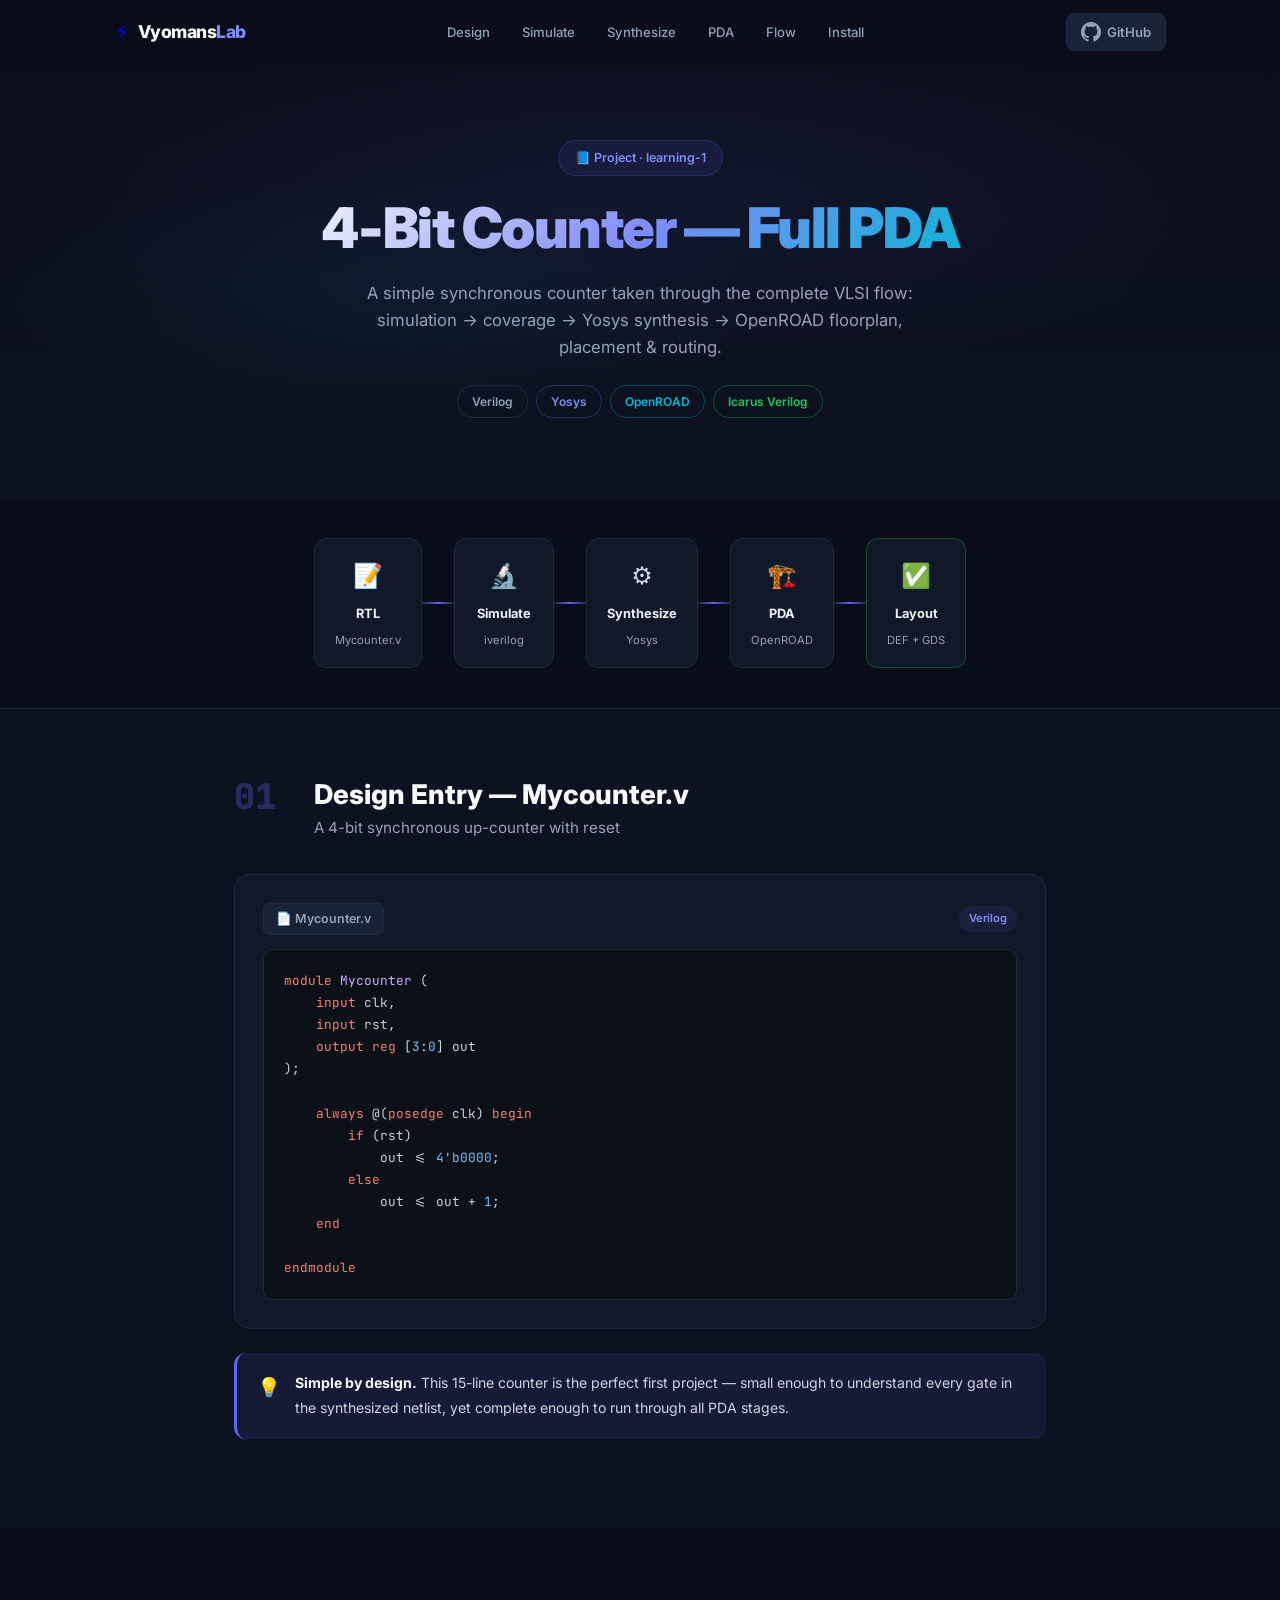
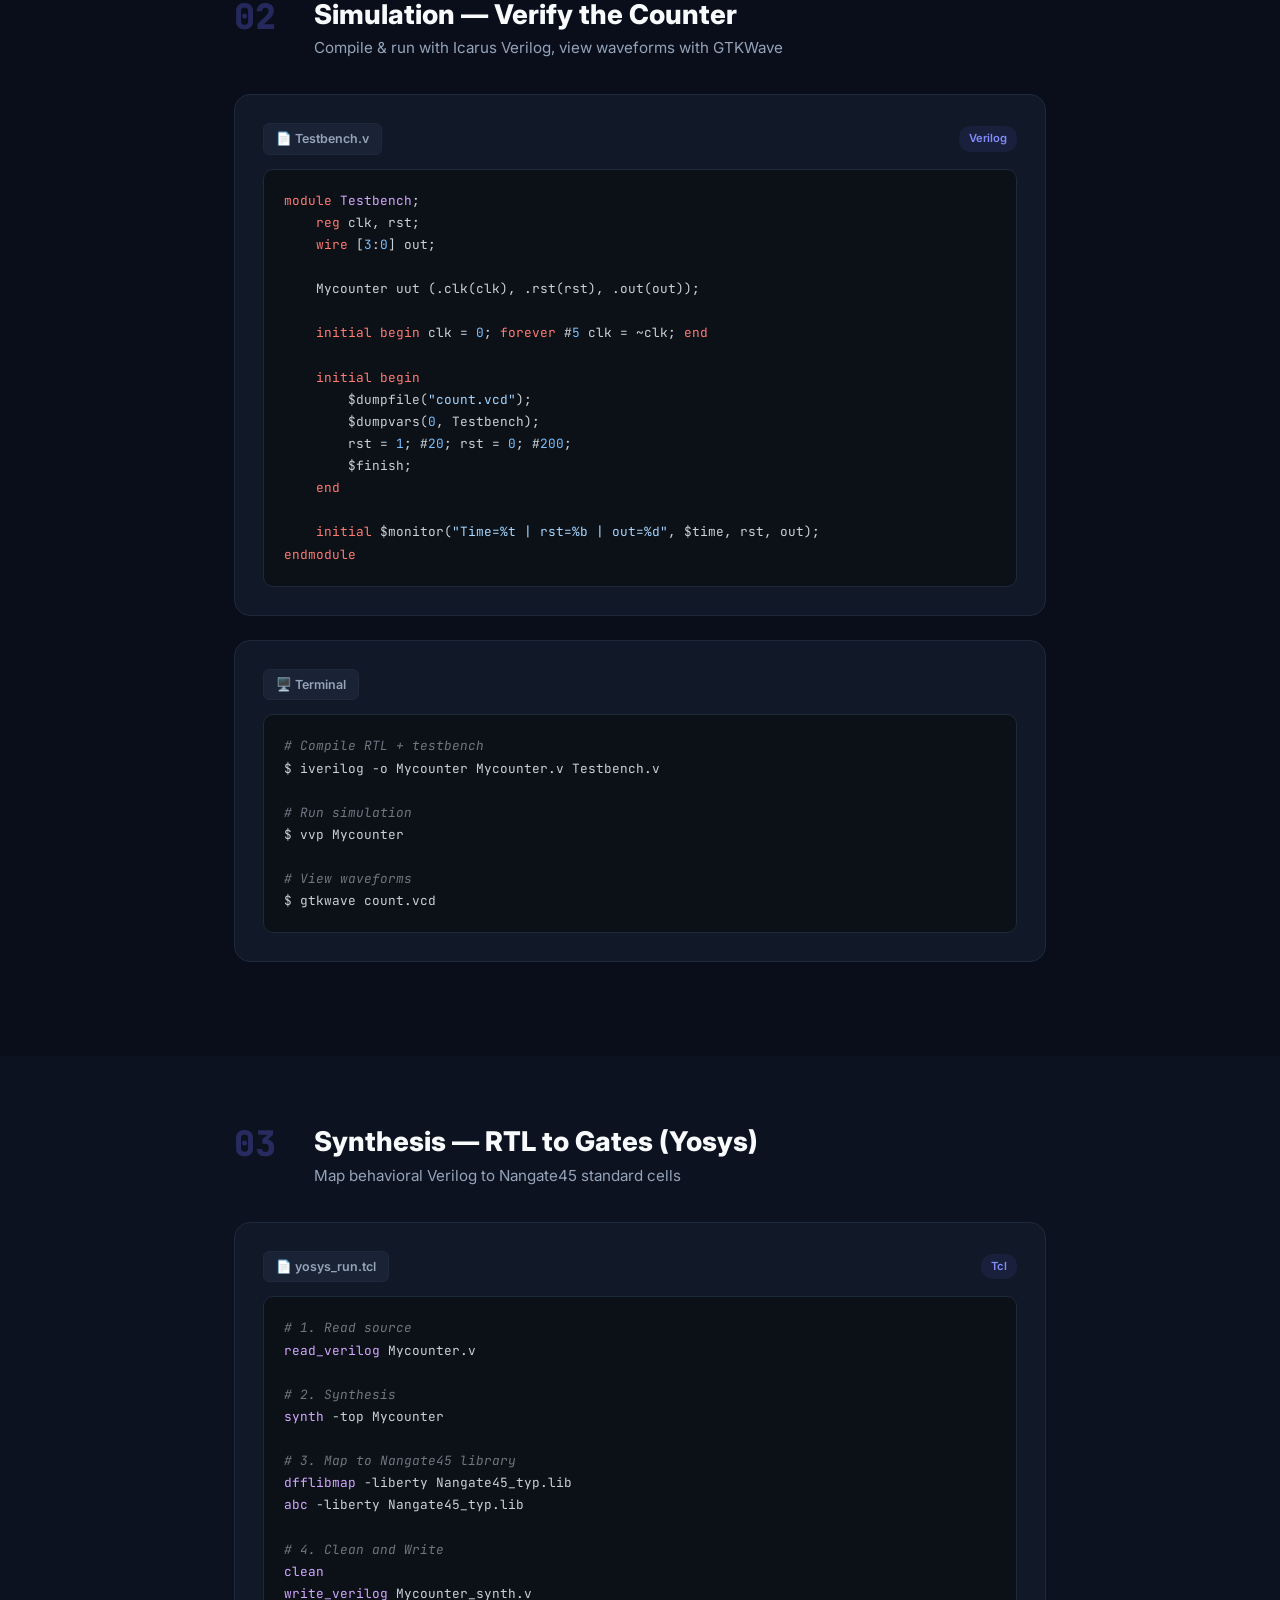
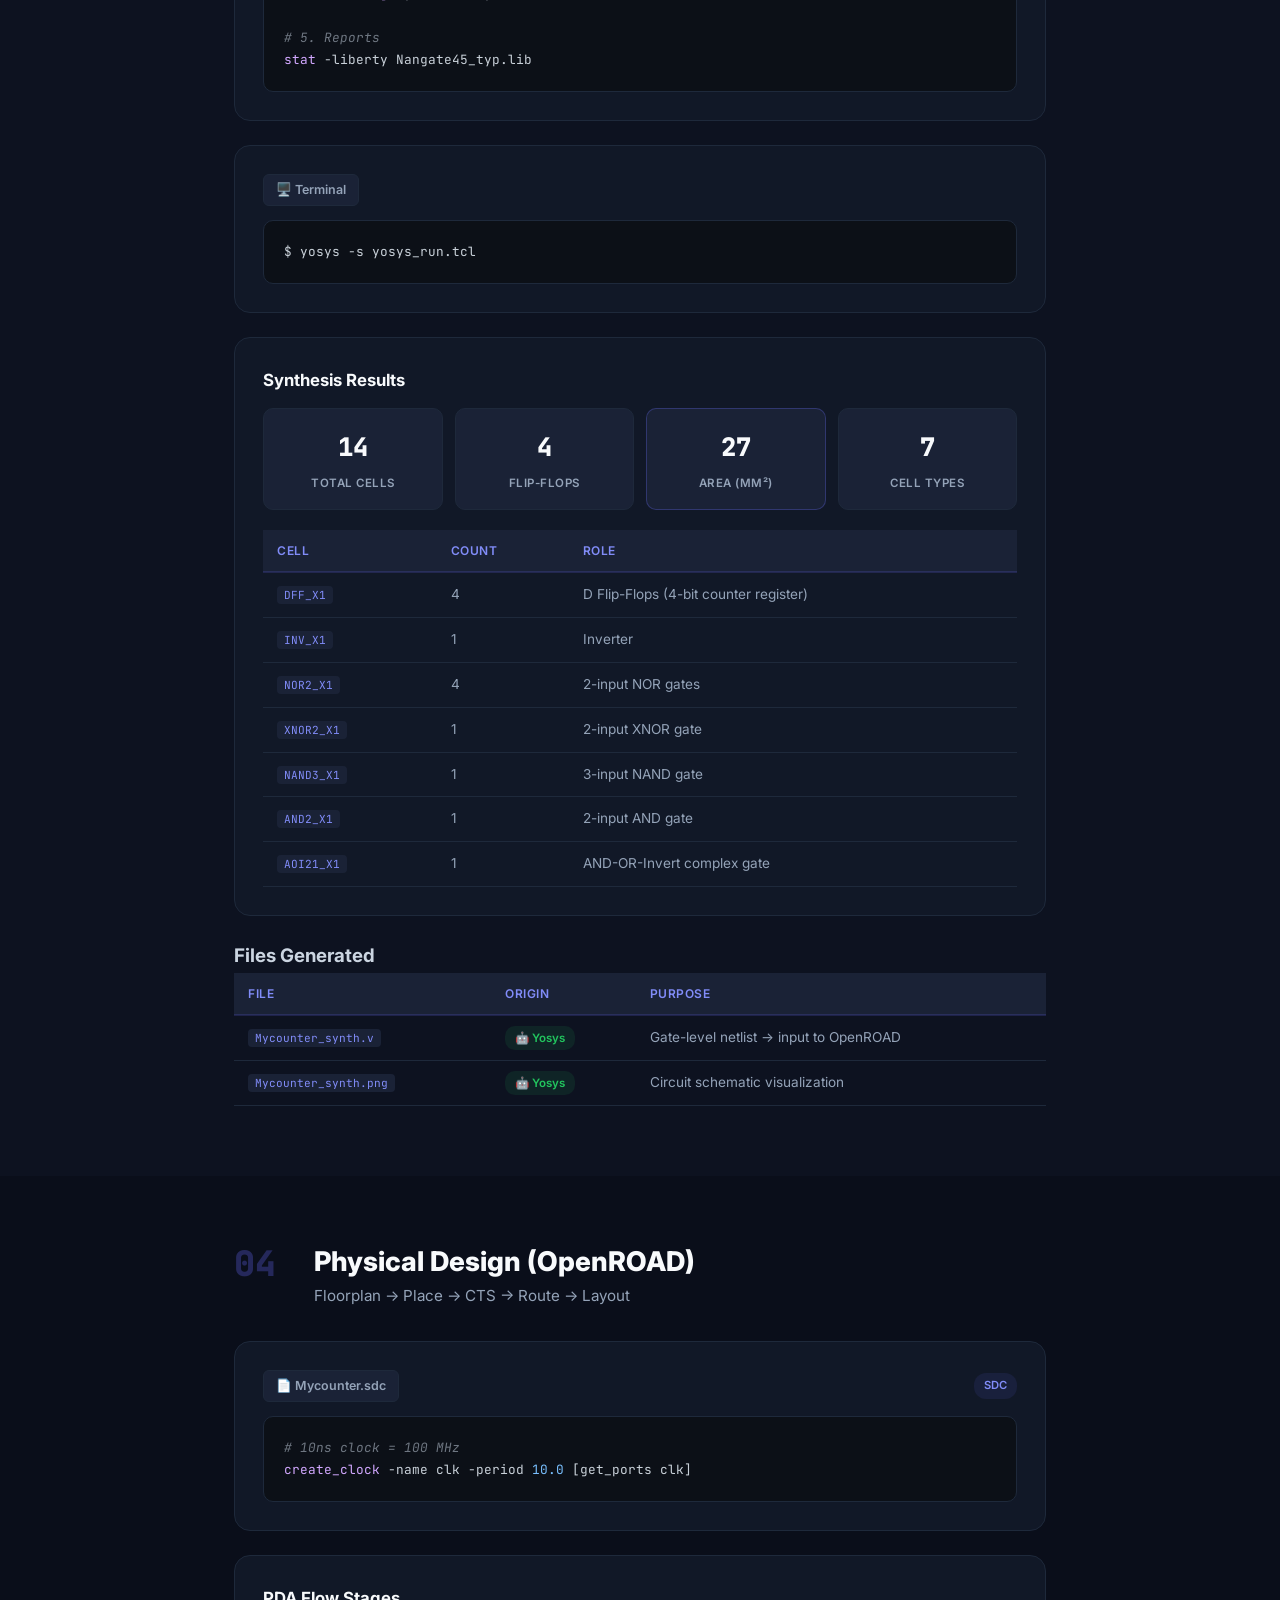
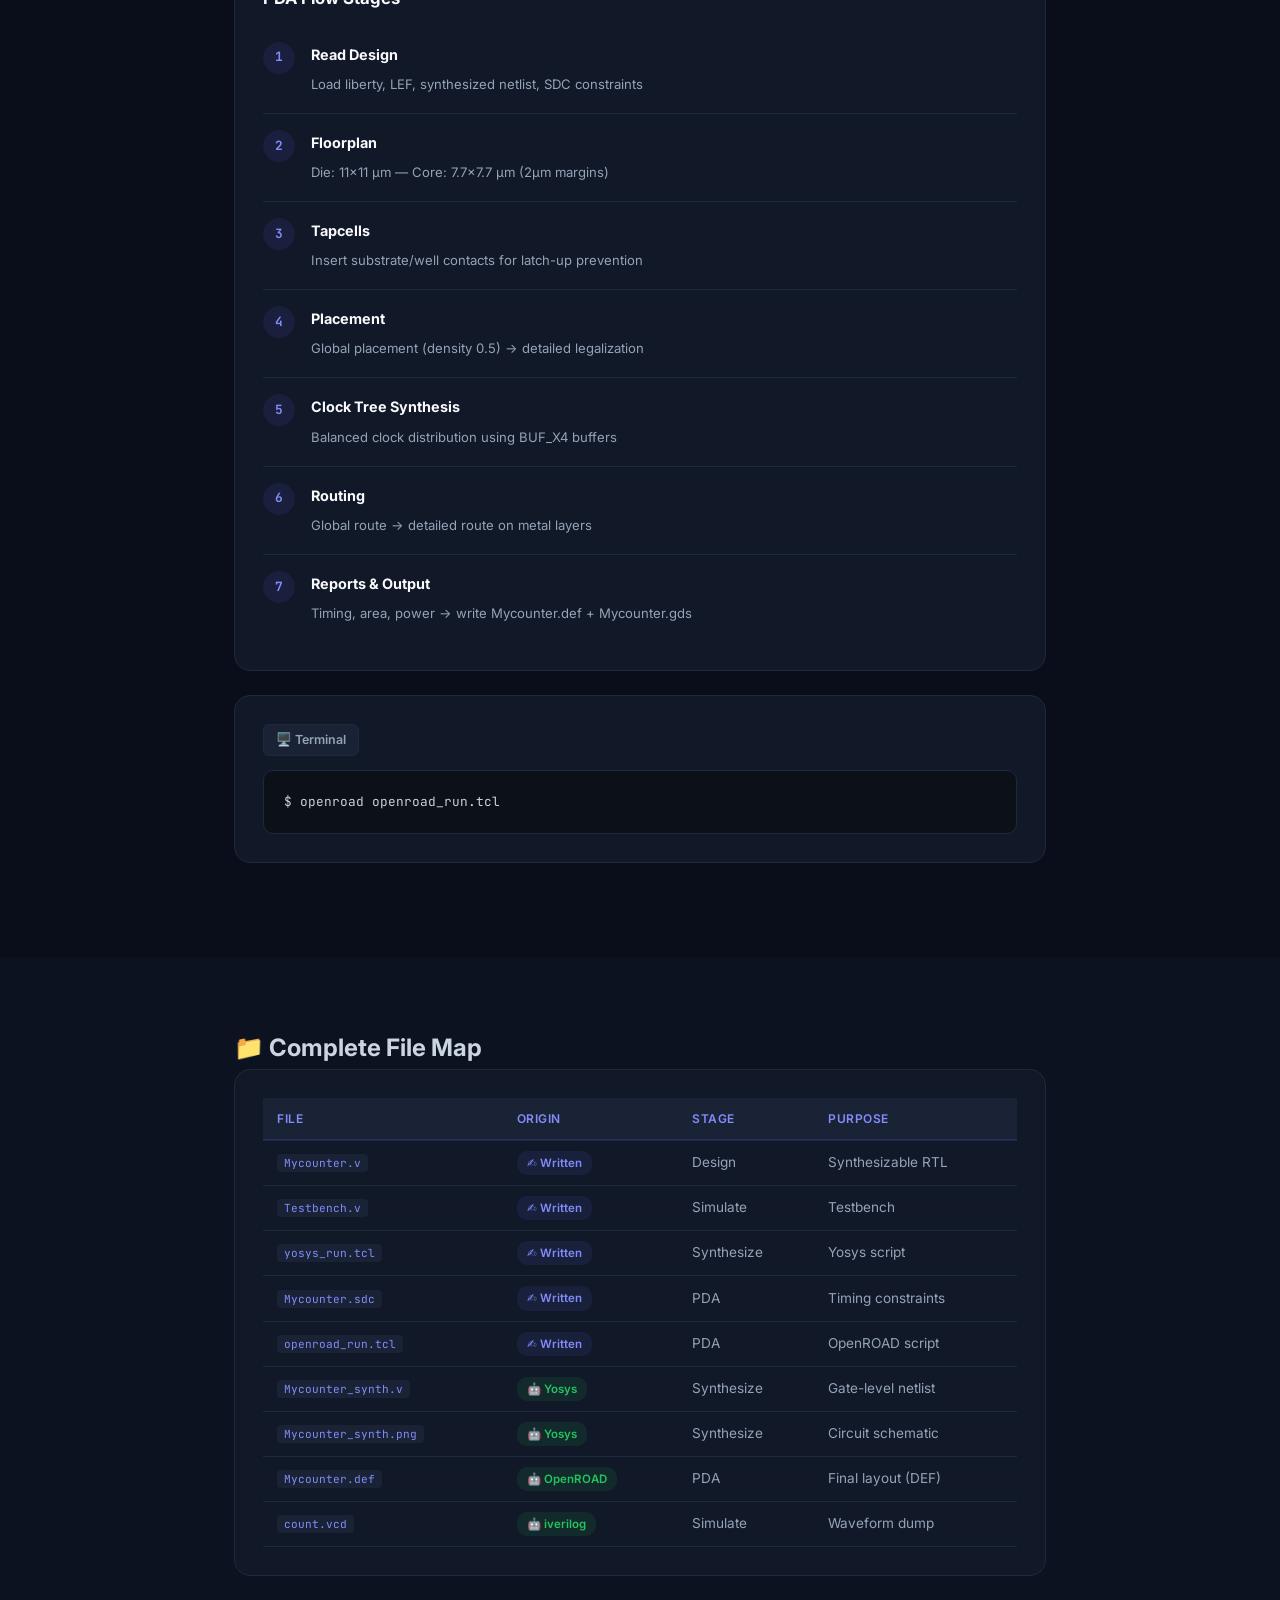
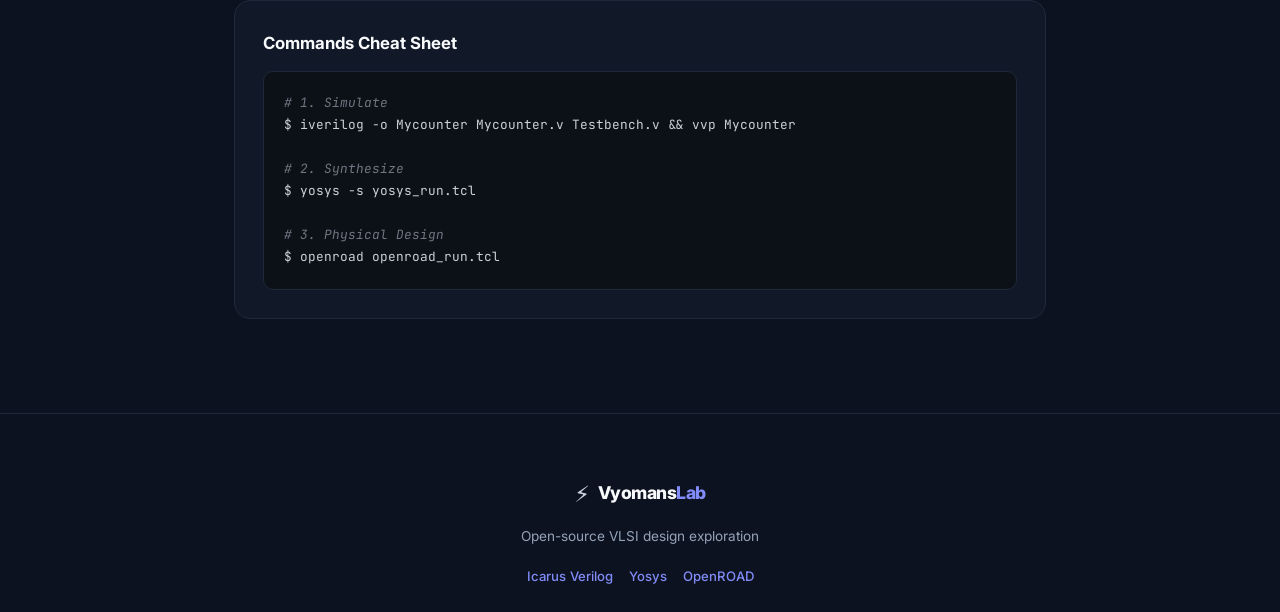
==== commit dc670cad: "Add RTL-to-PDA flow guide page and navbar update" ====
--- a/counter-full-pda.html
+++ b/counter-full-pda.html
@@ -28,9 +28,10 @@
                 <a href="#simulation">Simulate</a>
                 <a href="#synthesis">Synthesize</a>
                 <a href="#pda">PDA</a>
+                <a href="rtl-to-pda.html">Flow</a>
                 <a href="install.html">Install</a>
             </div>
-            <a href="https://github.com/vyomanslab" class="gh-btn" target="_blank">
+            <a href="https://github.com/manuvamsi/vyomanslab-codes" class="gh-btn" target="_blank">
                 <svg width="20" height="20" viewBox="0 0 24 24" fill="currentColor">
                     <path
                         d="M12 0c-6.626 0-12 5.373-12 12 0 5.302 3.438 9.8 8.207 11.387.599.111.793-.261.793-.577v-2.234c-3.338.726-4.033-1.416-4.033-1.416-.546-1.387-1.333-1.756-1.333-1.756-1.089-.745.083-.729.083-.729 1.205.084 1.839 1.237 1.839 1.237 1.07 1.834 2.807 1.304 3.492.997.107-.775.418-1.305.762-1.604-2.665-.305-5.467-1.334-5.467-5.931 0-1.311.469-2.381 1.236-3.221-.124-.303-.535-1.524.117-3.176 0 0 1.008-.322 3.301 1.23.957-.266 1.983-.399 3.003-.404 1.02.005 2.047.138 3.006.404 2.291-1.552 3.297-1.23 3.297-1.23.653 1.653.242 2.874.118 3.176.77.84 1.235 1.911 1.235 3.221 0 4.609-2.807 5.624-5.479 5.921.43.372.823 1.102.823 2.222v3.293c0 .319.192.694.801.576 4.765-1.589 8.199-6.086 8.199-11.386 0-6.627-5.373-12-12-12z" />
